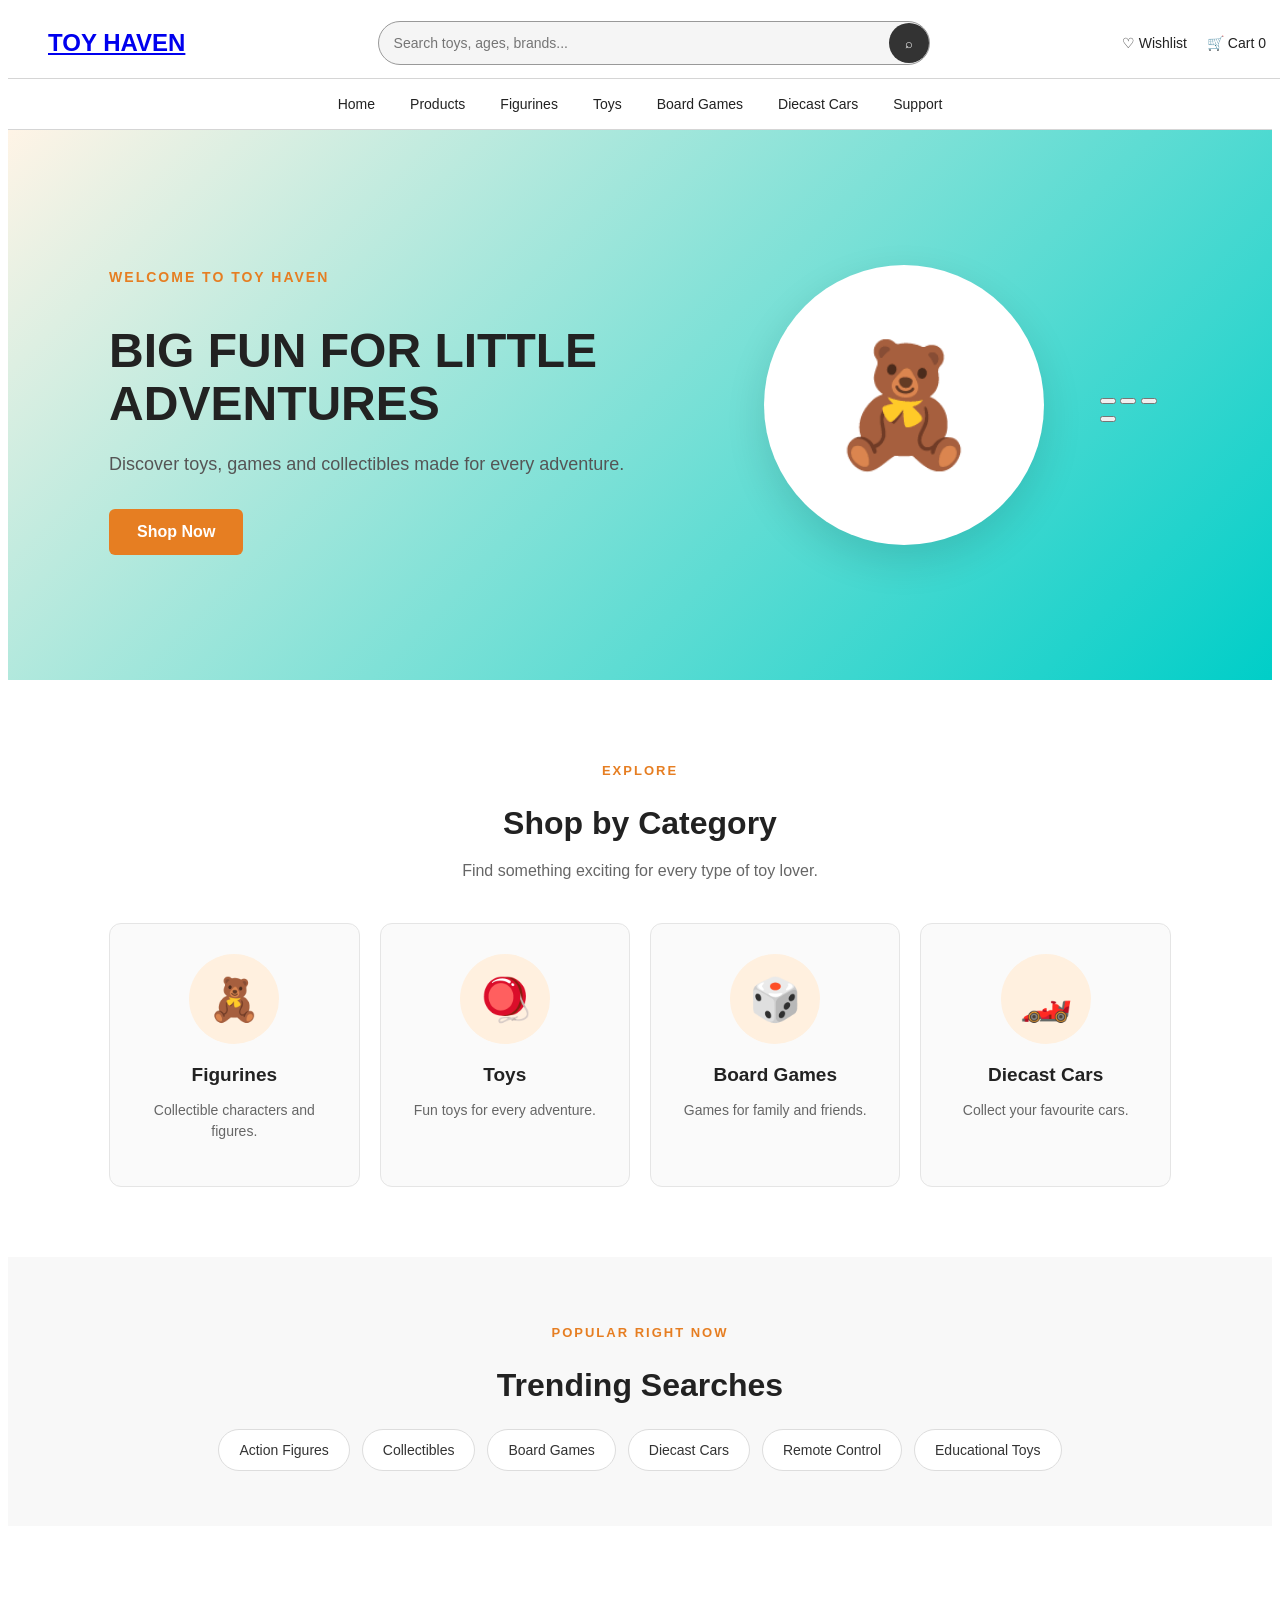
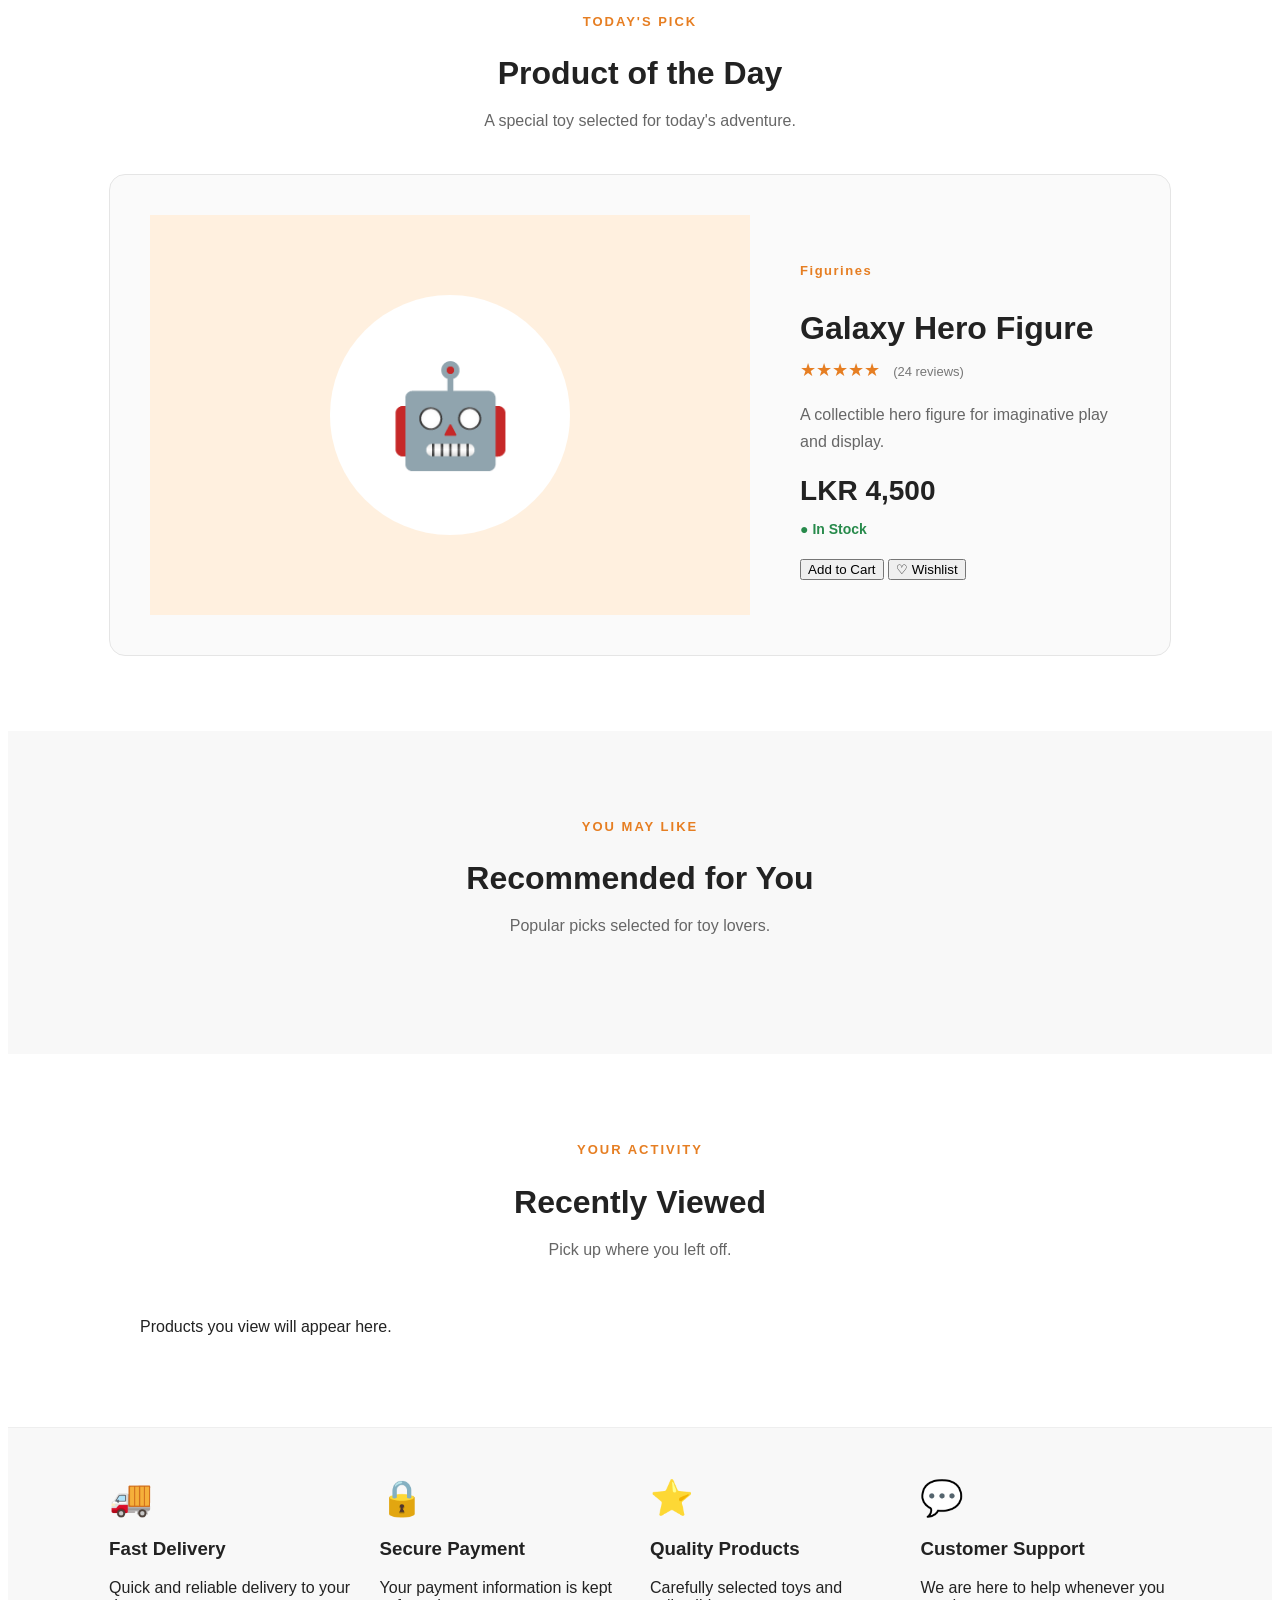
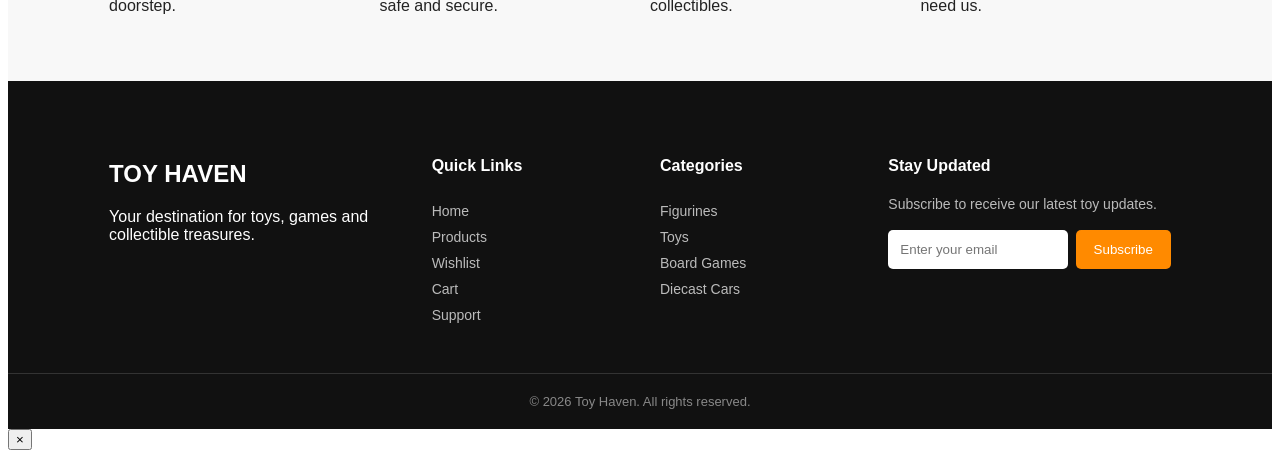
==== index.html @ 0b99502d "Add files via upload" ====
<!DOCTYPE html>
<html lang="en">
<head>
    <meta charset="UTF-8">
    <meta name="viewport" content="width=device-width, initial-scale=1.0">

    <meta name="description" content="Toy Haven - toys, figurines, board games and diecast cars.">
    <meta name="theme-color" content="#ff8a00">

    <title>Toy Haven | Home</title>

    <link rel="icon" type="image/svg+xml" href="assets/favicon.svg">
    <link rel="manifest" href="manifest.webmanifest">
    <link rel="stylesheet" href="style.css">
</head>

<body>

<header class="site-header">

    <div class="top-header">

        <a href="index.html" class="logo">
            TOY HAVEN
        </a>

        <form class="search-box" id="global-search">
            <input
                type="search"
                id="global-search-input"
                placeholder="Search toys, ages, brands..."
                aria-label="Search products"
            >
            <button type="submit">⌕</button>
        </form>

        <div class="header-actions">
            <a href="wishlist.html">♡ Wishlist</a>
            <a href="cart.html">🛒 Cart <span class="cart-count">0</span></a>
        </div>

        <button
            class="hamburger"
            id="hamburger"
            type="button"
            aria-label="Open navigation menu"
            aria-expanded="false"
        >
            <span></span>
            <span></span>
            <span></span>
        </button>

    </div>

    <nav class="main-nav" id="main-nav">

        <div class="nav-container">

            <a href="index.html">Home</a>

            <a href="products.html">Products</a>

            <a href="products.html?category=Figurines">
                Figurines
            </a>

            <a href="products.html?category=Toys">
                Toys
            </a>

            <a href="products.html?category=Board%20Games">
                Board Games
            </a>

            <a href="products.html?category=Diecast%20Cars">
                Diecast Cars
            </a>

            <a href="support.html">
                Support
            </a>

        </div>

    </nav>

</header>


<main>

    <!-- HERO -->

    <section class="hero" id="hero">

        <div class="hero-content">

            <p class="hero-label" id="hero-label">
                WELCOME TO TOY HAVEN
            </p>

            <h1 id="hero-title">
                BIG FUN FOR LITTLE ADVENTURES
            </h1>

            <p class="hero-text" id="hero-text">
                Discover toys, games and collectibles made for every adventure.
            </p>

            <a href="products.html" class="hero-button">
                Shop Now
            </a>

        </div>

        <div class="hero-image">
            <div class="toy-circle" id="hero-icon">
                🧸
            </div>
        </div>

        <div class="hero-dots" id="hero-dots">
            <button class="active" data-slide="0"></button>
            <button data-slide="1"></button>
            <button data-slide="2"></button>
            <button data-slide="3"></button>
        </div>

    </section>


    <!-- CATEGORIES -->

    <section class="categories section">

        <div class="section-heading">

            <p class="section-label">
                EXPLORE
            </p>

            <h2>
                Shop by Category
            </h2>

            <p>
                Find something exciting for every type of toy lover.
            </p>

        </div>

        <div class="category-grid">

            <a
                href="products.html?category=Figurines"
                class="category-card reveal"
            >
                <div class="category-icon">🧸</div>
                <h3>Figurines</h3>
                <p>Collectible characters and figures.</p>
            </a>

            <a
                href="products.html?category=Toys"
                class="category-card reveal"
            >
                <div class="category-icon">🪀</div>
                <h3>Toys</h3>
                <p>Fun toys for every adventure.</p>
            </a>

            <a
                href="products.html?category=Board%20Games"
                class="category-card reveal"
            >
                <div class="category-icon">🎲</div>
                <h3>Board Games</h3>
                <p>Games for family and friends.</p>
            </a>

            <a
                href="products.html?category=Diecast%20Cars"
                class="category-card reveal"
            >
                <div class="category-icon">🏎️</div>
                <h3>Diecast Cars</h3>
                <p>Collect your favourite cars.</p>
            </a>

        </div>

    </section>


    <!-- TRENDING -->

    <section class="trending section">

        <div class="section-heading">

            <p class="section-label">
                POPULAR RIGHT NOW
            </p>

            <h2>
                Trending Searches
            </h2>

        </div>

        <div class="trending-list">

            <a href="products.html?search=Action">
                Action Figures
            </a>

            <a href="products.html?search=Collectible">
                Collectibles
            </a>

            <a href="products.html?search=Board">
                Board Games
            </a>

            <a href="products.html?search=Car">
                Diecast Cars
            </a>

            <a href="products.html?search=Robot">
                Remote Control
            </a>

            <a href="products.html?search=Educational">
                Educational Toys
            </a>

        </div>

    </section>


    <!-- FEATURED PRODUCT -->

    <section class="product-of-day section">

        <div class="section-heading">

            <p class="section-label">
                TODAY'S PICK
            </p>

            <h2>
                Product of the Day
            </h2>

            <p>
                A special toy selected for today's adventure.
            </p>

        </div>

        <div id="featured-product"></div>

    </section>


    <!-- RECOMMENDED -->

    <section class="recommended section">

        <div class="section-heading">

            <p class="section-label">
                YOU MAY LIKE
            </p>

            <h2>
                Recommended for You
            </h2>

            <p>
                Popular picks selected for toy lovers.
            </p>

        </div>

        <div
            class="product-grid"
            id="recommended-products"
        ></div>

    </section>


    <!-- RECENTLY VIEWED -->

    <section class="recently-viewed section">

        <div class="section-heading">

            <p class="section-label">
                YOUR ACTIVITY
            </p>

            <h2>
                Recently Viewed
            </h2>

            <p>
                Pick up where you left off.
            </p>

        </div>

        <div
            class="recent-grid"
            id="recent-products"
        ></div>

    </section>


    <!-- BENEFITS -->

    <section class="benefits section">

        <div class="benefit">

            <div class="benefit-icon">
                🚚
            </div>

            <h3>
                Fast Delivery
            </h3>

            <p>
                Quick and reliable delivery to your doorstep.
            </p>

        </div>

        <div class="benefit">

            <div class="benefit-icon">
                🔒
            </div>

            <h3>
                Secure Payment
            </h3>

            <p>
                Your payment information is kept safe and secure.
            </p>

        </div>

        <div class="benefit">

            <div class="benefit-icon">
                ⭐
            </div>

            <h3>
                Quality Products
            </h3>

            <p>
                Carefully selected toys and collectibles.
            </p>

        </div>

        <div class="benefit">

            <div class="benefit-icon">
                💬
            </div>

            <h3>
                Customer Support
            </h3>

            <p>
                We are here to help whenever you need us.
            </p>

        </div>

    </section>

</main>


<!-- FOOTER -->

<footer class="footer">

    <div class="footer-container">

        <div class="footer-brand">

            <h2>
                TOY HAVEN
            </h2>

            <p>
                Your destination for toys, games and collectible treasures.
            </p>

        </div>

        <div class="footer-links">

            <h3>
                Quick Links
            </h3>

            <a href="index.html">Home</a>
            <a href="products.html">Products</a>
            <a href="wishlist.html">Wishlist</a>
            <a href="cart.html">Cart</a>
            <a href="support.html">Support</a>

        </div>

        <div class="footer-links">

            <h3>
                Categories
            </h3>

            <a href="products.html?category=Figurines">
                Figurines
            </a>

            <a href="products.html?category=Toys">
                Toys
            </a>

            <a href="products.html?category=Board%20Games">
                Board Games
            </a>

            <a href="products.html?category=Diecast%20Cars">
                Diecast Cars
            </a>

        </div>

        <div class="newsletter">

            <h3>
                Stay Updated
            </h3>

            <p>
                Subscribe to receive our latest toy updates.
            </p>

            <form id="newsletter-form">

                <input
                    type="email"
                    id="newsletter-email"
                    placeholder="Enter your email"
                    required
                >

                <button type="submit">
                    Subscribe
                </button>

            </form>

            <p
                id="newsletter-message"
                class="form-message"
            ></p>

        </div>

    </div>

    <div class="footer-bottom">

        <p>
            &copy; 2026 Toy Haven. All rights reserved.
        </p>

    </div>

</footer>


<!-- MODAL -->

<div
    class="modal"
    id="product-modal"
    aria-hidden="true"
>

    <div class="modal-content">

        <button
            class="modal-close"
            id="modal-close"
            type="button"
        >
            &times;
        </button>

        <div id="modal-body"></div>

    </div>

</div>


<script src="app.js"></script>

</body>
</html>
---- style.css ----
.products-page {
    padding: 70px 8%;
    background-color: #ffffff;
    min-height: 600px;
}

.products-heading {
    max-width: 800px;
    margin: 0 auto 45px;
    text-align: center;
}

.products-heading h1 {
    font-size: 42px;
    margin-bottom: 15px;
}

.products-heading p:last-child {
    color: #666666;
    font-size: 16px;
    line-height: 1.6;
}

.product-controls {
    max-width: 1200px;
    margin: 0 auto 40px;
}

.filter-buttons {
    display: flex;
    justify-content: center;
    flex-wrap: wrap;
    gap: 12px;
}

.filter-button {
    padding: 11px 20px;
    border: 1px solid #dddddd;
    border-radius: 25px;
    background-color: #ffffff;
    color: #333333;
    cursor: pointer;
    font-size: 14px;
    transition: all 0.2s ease;
}

.filter-button:hover {
    background-color: #fff0df;
    border-color: #ff8a00;
}

.filter-button.active {
    background-color: #ff8a00;
    border-color: #ff8a00;
    color: #ffffff;
}

.products-section {
    max-width: 1200px;
    margin: 0 auto;
}

.products-section .product-grid {
    grid-template-columns: repeat(4, 1fr);
}

.products-section .product-card {
    background-color: #ffffff;
    border: 1px solid #e5e5e5;
    border-radius: 12px;
    overflow: hidden;
    transition: transform 0.2s ease, box-shadow 0.2s ease;
}

.products-section .product-card:hover {
    transform: translateY(-5px);
    box-shadow: 0 8px 25px rgba(0, 0, 0, 0.08);
}

.products-section .product-image {
    height: 220px;
    background-color: #fff0df;
    display: flex;
    align-items: center;
    justify-content: center;
    font-size: 75px;
}

.products-section .product-info {
    padding: 20px;
}

.products-section .product-info h3 {
    margin-bottom: 10px;
    font-size: 18px;
}

.products-section .product-price {
    margin-bottom: 15px;
    font-weight: bold;
    font-size: 17px;
}

.product-button {
    width: 100%;
    padding: 11px;
    border: none;
    border-radius: 6px;
    background-color: #ff8a00;
    color: #ffffff;
    font-weight: bold;
    cursor: pointer;
    transition: background-color 0.2s ease;
}

.product-button:hover {
    background-color: #e67800;
}
.footer {
    background-color: #111111;
    color: #ffffff;
    padding-top: 60px;
}

.footer-container {
    max-width: 1200px;
    margin: 0 auto;
    padding: 0 8% 50px;
    display: grid;
    grid-template-columns: 1.5fr 1fr 1fr 1.5fr;
    gap: 40px;
}

.footer-about h2 {
    margin-bottom: 15px;
    font-size: 24px;
}

.footer-about p {
    color: #bbbbbb;
    line-height: 1.7;
    font-size: 14px;
}

.footer h3 {
    margin-bottom: 18px;
    font-size: 16px;
}

.footer-links {
    display: flex;
    flex-direction: column;
    gap: 10px;
}

.footer-links a {
    color: #bbbbbb;
    text-decoration: none;
    font-size: 14px;
    transition: color 0.2s ease;
}

.footer-links a:hover {
    color: #ffffff;
}

.newsletter p {
    color: #bbbbbb;
    font-size: 14px;
    line-height: 1.6;
    margin-bottom: 15px;
}

#newsletter-form {
    display: flex;
    gap: 8px;
}

#newsletter-email {
    width: 100%;
    padding: 12px;
    border: none;
    border-radius: 5px;
    outline: none;
}

#newsletter-form button {
    padding: 12px 18px;
    border: none;
    border-radius: 5px;
    background-color: #ff8a00;
    color: #ffffff;
    cursor: pointer;
    white-space: nowrap;
}

#newsletter-form button:hover {
    background-color: #e67800;
}

#newsletter-message {
    margin-top: 10px;
    font-size: 13px;
}

.footer-bottom {
    border-top: 1px solid #333333;
    text-align: center;
    padding: 20px;
}

.footer-bottom p {
    margin: 0;
    color: #888888;
    font-size: 13px;
}
.benefits {
    display: grid;
    grid-template-columns: repeat(4, 1fr);
    gap: 20px;
    padding: 50px 8%;
    background-color: #f8f8f8;
    border-top: 1px solid #eeeeee;
}

.benefit-item {
    text-align: center;
    padding: 20px;
}

.benefit-icon {
    font-size: 35px;
    margin-bottom: 15px;
}

.benefit-item h3 {
    margin-bottom: 8px;
    font-size: 18px;
}

.benefit-item p {
    color: #666666;
    font-size: 14px;
    line-height: 1.6;
}
.recently-viewed {
    padding: 75px 8%;

    background-color: #ffffff;
}

.recent-grid {
    max-width: 1000px;

    margin: 0 auto;

    display: grid;

    grid-template-columns: repeat(3, 1fr);

    gap: 20px;
}

.recent-card {
    display: flex;

    align-items: center;

    gap: 18px;

    padding: 18px;

    background-color: #fafafa;

    border: 1px solid #e5e5e5;

    border-radius: 10px;

    transition: transform 0.2s ease;
}

.recent-card:hover {
    transform: translateY(-3px);
}

.recent-image {
    width: 80px;
    height: 80px;

    flex-shrink: 0;

    display: flex;

    align-items: center;
    justify-content: center;

    border-radius: 8px;

    background-color: #fff0df;

    font-size: 35px;
}

.recent-info h3 {
    margin-bottom: 8px;

    font-size: 16px;
}

.recent-info p {
    font-weight: bold;

    font-size: 14px;
}
.recommended {
    padding: 75px 8%;

    background-color: #f8f8f8;
}

.product-grid {
    max-width: 1200px;

    margin: 0 auto;

    display: grid;

    grid-template-columns: repeat(4, 1fr);

    gap: 20px;
}

.product-card {
    background-color: white;

    border: 1px solid #e5e5e5;

    border-radius: 12px;

    overflow: hidden;

    transition:
        transform 0.2s ease,
        box-shadow 0.2s ease;
}

.product-card:hover {
    transform: translateY(-5px);

    box-shadow: 0 10px 25px rgba(0, 0, 0, 0.08);
}

.product-image {
    height: 210px;

    display: flex;

    align-items: center;
    justify-content: center;

    background-color: #fff0df;

    font-size: 75px;
}

.product-info {
    padding: 20px;
}

.product-info .product-category {
    margin-bottom: 8px;
}

.product-info h3 {
    margin-bottom: 12px;

    font-size: 18px;
}

.product-price {
    margin-bottom: 18px;

    font-size: 18px;

    font-weight: bold;
}

.product-button {
    width: 100%;

    padding: 11px;

    border: none;

    border-radius: 6px;

    background-color: #222;

    color: white;

    font-size: 14px;

    font-weight: bold;

    cursor: pointer;

    transition: background-color 0.2s ease;
}

.product-button:hover {
    background-color: #e67e22;
}
.product-of-day {
    padding: 75px 8%;

    background-color: #ffffff;
}

.featured-product {
    max-width: 1050px;

    margin: 0 auto;

    display: grid;

    grid-template-columns: 1fr 1fr;

    gap: 50px;

    align-items: center;

    padding: 40px;

    background-color: #fafafa;

    border: 1px solid #e5e5e5;

    border-radius: 16px;
}

.featured-image {
    min-height: 330px;

    display: flex;

    align-items: center;

    justify-content: center;

    border-radius: 12px;

    background-color: #fff0df;
}

.featured-toy {
    width: 220px;
    height: 220px;

    display: flex;

    align-items: center;
    justify-content: center;

    border-radius: 50%;

    background-color: white;

    font-size: 100px;

    box-shadow: 0 15px 35px rgba(0, 0, 0, 0.1);
}

.product-category {
    margin-bottom: 10px;

    font-size: 13px;

    font-weight: bold;

    letter-spacing: 1.5px;

    color: #e67e22;
}

.featured-details h3 {
    margin-bottom: 12px;

    font-size: 32px;
}

.rating {
    margin-bottom: 20px;

    color: #e67e22;

    font-size: 18px;
}

.rating span {
    margin-left: 8px;

    color: #777;

    font-size: 13px;
}

.featured-description {
    margin-bottom: 20px;

    color: #666;

    line-height: 1.7;
}

.price {
    margin-bottom: 8px;

    font-size: 28px;

    font-weight: bold;
}

.stock {
    margin-bottom: 22px;

    color: #278a4b;

    font-size: 14px;

    font-weight: bold;
}

.add-to-cart-button {
    padding: 14px 28px;

    border: none;

    border-radius: 6px;

    background-color: #e67e22;

    color: white;

    font-size: 15px;

    font-weight: bold;

    cursor: pointer;

    transition:
        background-color 0.2s ease,
        transform 0.2s ease;
}

.add-to-cart-button:hover {
    background-color: #cf6d17;

    transform: translateY(-2px);
}
.trending {
    padding: 55px 8%;

    background-color: #f8f8f8;
}

.trending .section-heading {
    margin-bottom: 25px;
}

.trending-list {
    max-width: 1000px;

    margin: 0 auto;

    display: flex;

    justify-content: center;

    flex-wrap: wrap;

    gap: 12px;
}

.trending-list a {
    padding: 12px 20px;

    background-color: white;

    border: 1px solid #dddddd;

    border-radius: 25px;

    color: #333;

    text-decoration: none;

    font-size: 14px;

    transition:
        background-color 0.2s ease,
        color 0.2s ease,
        transform 0.2s ease;
}

.trending-list a:hover {
    background-color: #e67e22;

    color: white;

    border-color: #e67e22;

    transform: translateY(-2px);
}
.categories {
    padding: 70px 8%;

    background-color: #ffffff;
}

.section-heading {
    text-align: center;

    max-width: 600px;

    margin: 0 auto 40px;
}

.section-label {
    margin-bottom: 8px;

    font-size: 13px;
    font-weight: bold;

    letter-spacing: 2px;

    color: #e67e22;
}

.section-heading h2 {
    margin-bottom: 12px;

    font-size: 32px;
}

.section-heading p:last-child {
    color: #666;

    line-height: 1.6;
}

.category-grid {
    max-width: 1200px;

    margin: 0 auto;

    display: grid;

    grid-template-columns: repeat(4, 1fr);

    gap: 20px;
}

.category-card {
    padding: 30px 20px;

    text-align: center;

    text-decoration: none;

    color: #222;

    background-color: #fafafa;

    border: 1px solid #e5e5e5;

    border-radius: 12px;

    transition:
        transform 0.2s ease,
        box-shadow 0.2s ease;
}

.category-card:hover {
    transform: translateY(-5px);

    box-shadow: 0 10px 25px rgba(0, 0, 0, 0.08);
}

.category-icon {
    width: 90px;
    height: 90px;

    margin: 0 auto 20px;

    display: flex;

    align-items: center;
    justify-content: center;

    border-radius: 50%;

    background-color: #fff0df;

    font-size: 42px;
}

.category-card h3 {
    margin-bottom: 10px;

    font-size: 19px;
}

.category-card p {
    font-size: 14px;

    line-height: 1.5;

    color: #666;
}

.hero {
    min-height: 430px;

    display: flex;
    align-items: center;
    justify-content: space-between;

    padding: 60px 8%;

    background: linear-gradient(
        135deg,
        #fff4e6,
        #00CEC8
    );

    overflow: hidden;
}

.hero-content {
    max-width: 600px;
}

.hero-label {
    margin-bottom: 15px;

    font-size: 14px;
    font-weight: bold;

    letter-spacing: 2px;

    color: #e67e22;
}

.hero h1 {
    margin-bottom: 20px;

    font-size: 48px;
    line-height: 1.1;
}

.hero-text {
    margin-bottom: 30px;

    font-size: 18px;
    line-height: 1.6;

    color: #555;
}

.hero-button {
    display: inline-block;

    padding: 14px 28px;

    background-color: #e67e22;
    color: white;

    text-decoration: none;

    border-radius: 6px;

    font-weight: bold;

    transition: transform 0.2s ease,
                background-color 0.2s ease;
}

.hero-button:hover {
    background-color: #cf6d17;

    transform: translateY(-2px);
}

.hero-image {
    width: 40%;

    display: flex;
    justify-content: center;
    align-items: center;
}

.toy-circle {
    width: 280px;
    height: 280px;

    display: flex;
    align-items: center;
    justify-content: center;

    border-radius: 50%;

    background-color: white;

    font-size: 120px;

    box-shadow: 0 15px 40px rgba(0, 0, 0, 0.12);
}

.main-nav {
    width: 100%;
    background-color: #ffffff;
    border-bottom: 1px solid #d5d5d5;
}

.nav-container {
    max-width: 1200px;
    margin: 0 auto;

    min-height: 50px;

    display: flex;
    align-items: center;
    justify-content: center;

    gap: 35px;

    padding: 0 20px;
}

.nav-container a {
    color: #222222;
    text-decoration: none;

    font-size: 14px;
    font-weight: 500;

    padding: 16px 0;

    transition: color 0.2s ease;
}

.nav-container a:hover {
    color: #e67e22;
}
 

body {
    font-family: Arial, sans-serif;
    color: #222;
    background-color: white;
}

.top-header {
    width: 100%;
    min-height: 70px;

    display: flex;
    align-items: center;

    padding: 0 40px;

    border-bottom: 1px solid #d5d5d5;

    gap: 30px;
}

.logo {
    font-size: 24px;
    font-weight: bold;
    white-space: nowrap;
}

.search-box {
    flex: 1;

    max-width: 550px;

    height: 42px;

    display: flex;
    align-items: center;

    margin: 0 auto;

    border: 1px solid #999;
    border-radius: 25px;

    background-color: #f5f5f5;
}

.search-box input {
    flex: 1;

    height: 100%;

    border: none;
    outline: none;

    background: transparent;

    padding: 0 15px;

    font-size: 14px;
}

.search-box button {
    width: 40px;
    height: 40px;

    border: none;
    border-radius: 50%;

    background-color: #333;
    color: white;

    cursor: pointer;
}

.header-actions {
    display: flex;
    gap: 20px;

    white-space: nowrap;
}

.header-actions a {
    text-decoration: none;
    color: #222;

    font-size: 14px;
}
@media (max-width: 900px) {

    .top-header {
        padding: 15px 5%;
        gap: 15px;
    }

    .search-box {
        max-width: 350px;
    }

    .nav-container {
        flex-wrap: wrap;
        gap: 15px;
    }

    .hero {
        padding: 60px 5%;
        grid-template-columns: 1fr;
        text-align: center;
    }

    .hero-content {
        max-width: 100%;
    }

    .hero-image {
        margin-top: 30px;
    }

    .category-grid {
        grid-template-columns: repeat(2, 1fr);
    }

    .featured-product {
        grid-template-columns: 1fr;
    }

    .featured-image {
        min-height: 300px;
    }

    .product-grid {
        grid-template-columns: repeat(2, 1fr);
    }

    .recent-grid {
        grid-template-columns: 1fr;
    }

    .benefits {
        grid-template-columns: repeat(2, 1fr);
    }

    .footer-container {
        grid-template-columns: repeat(2, 1fr);
    }
}

@media (max-width: 600px) {

    .top-header {
        flex-direction: column;
        align-items: stretch;
    }

    .logo {
        text-align: center;
    }

    .search-box {
        max-width: 100%;
    }

    .header-actions {
        justify-content: center;
    }

    .nav-container {
        flex-direction: column;
        text-align: center;
        gap: 12px;
    }

    .hero {
        padding: 45px 5%;
    }

    .hero-content h1 {
        font-size: 34px;
    }

    .category-grid {
        grid-template-columns: 1fr;
    }

    .product-grid {
        grid-template-columns: 1fr;
    }

    .benefits {
        grid-template-columns: 1fr;
    }

    .footer-container {
        grid-template-columns: 1fr;
        text-align: center;
    }

    .footer-links {
        align-items: center;
    }

    #newsletter-form {
        flex-direction: column;
    }
}
@media (max-width: 900px) {

    .products-section .product-grid {
        grid-template-columns: repeat(2, 1fr);
    }

    .products-heading h1 {
        font-size: 36px;
    }
}

@media (max-width: 600px) {

    .products-page {
        padding: 50px 5%;
    }

    .products-heading h1 {
        font-size: 30px;
    }

    .products-section .product-grid {
        grid-template-columns: 1fr;
    }

    .filter-buttons {
        flex-direction: column;
        align-items: stretch;
    }

    .filter-button {
        width: 100%;
    }
}
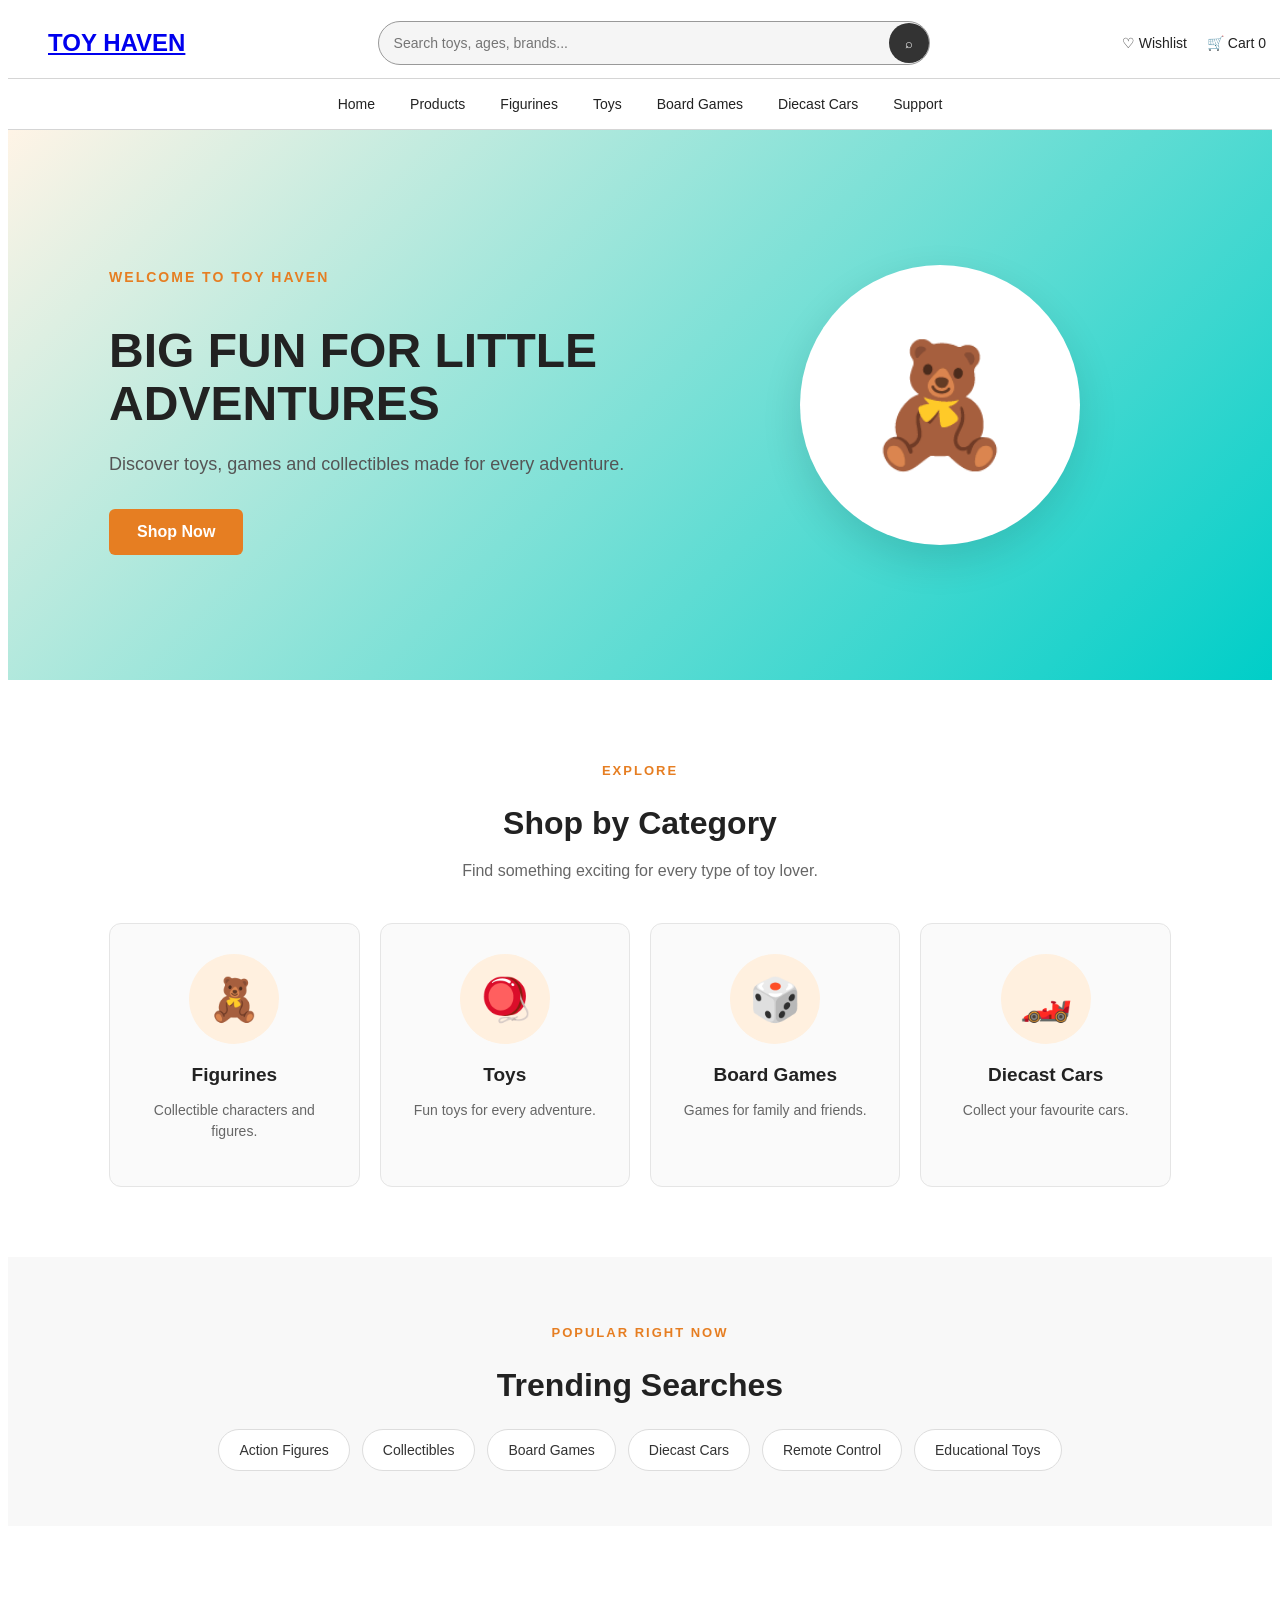
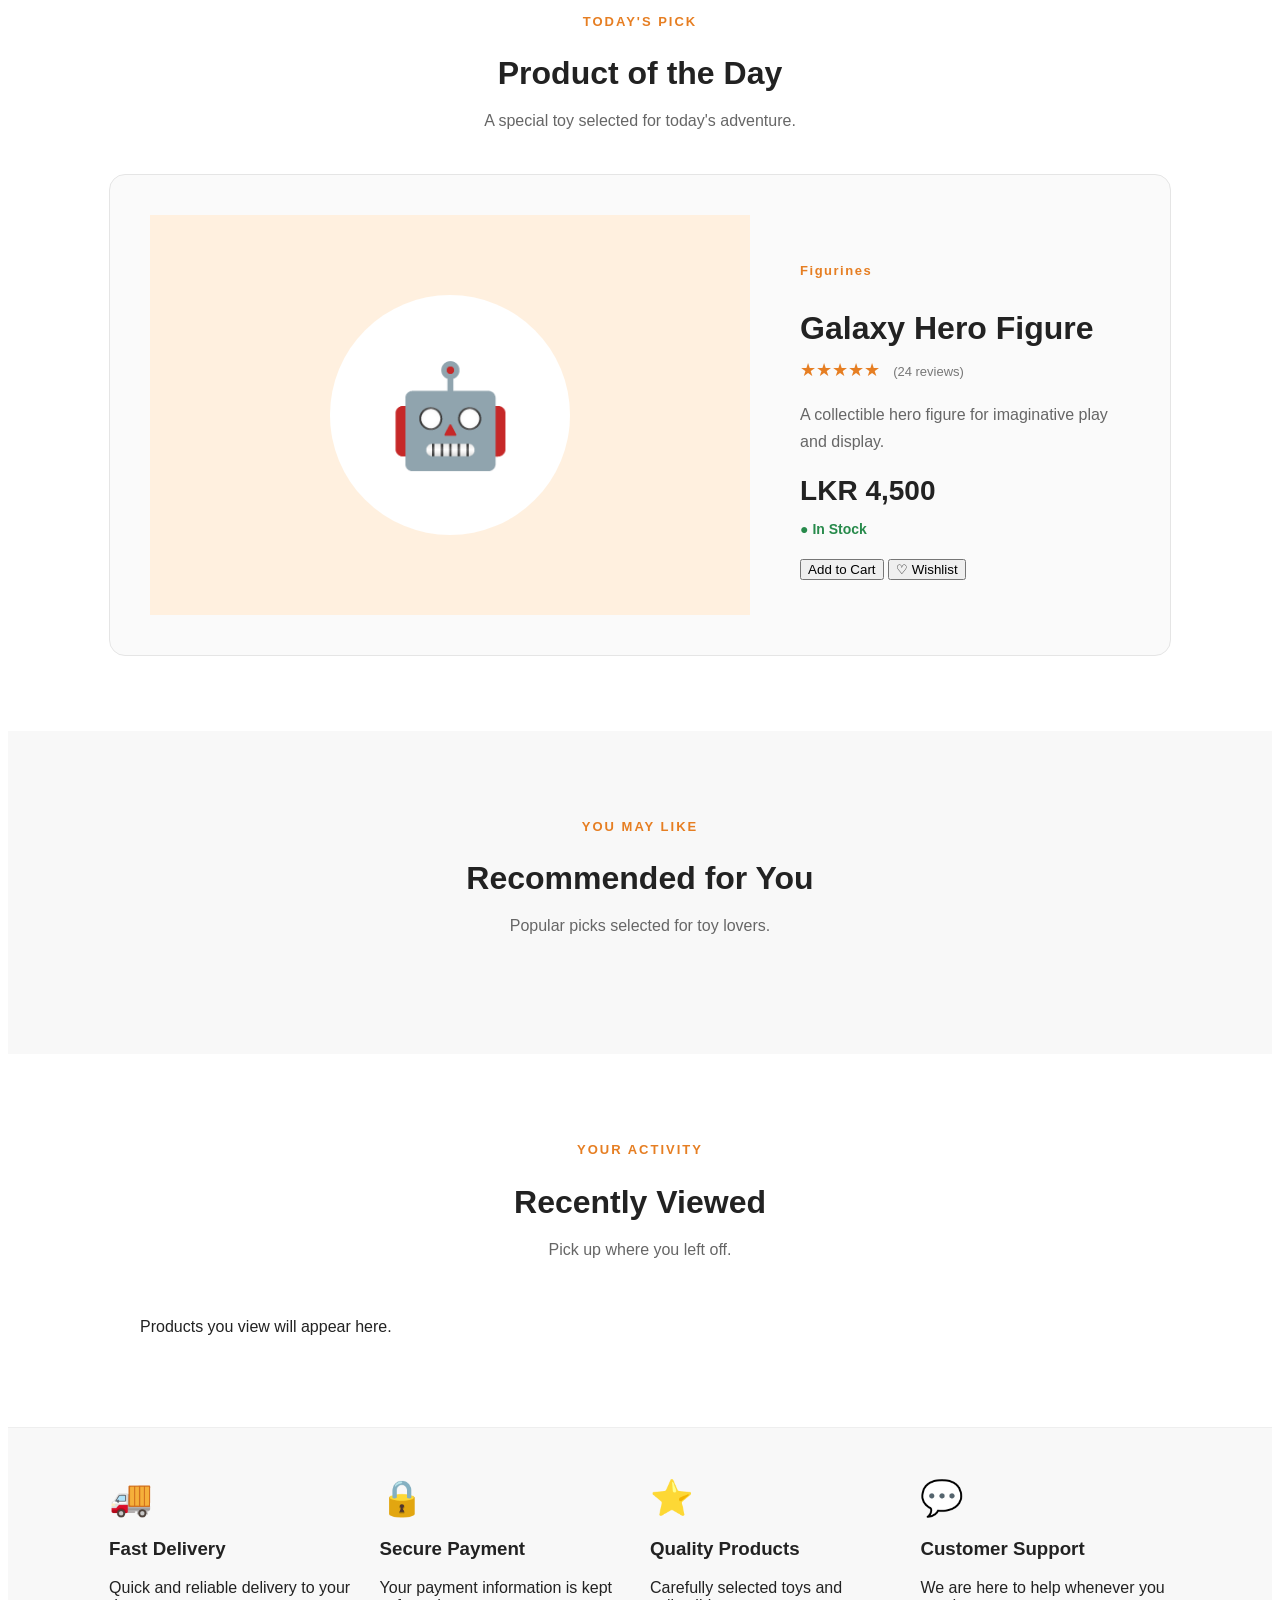
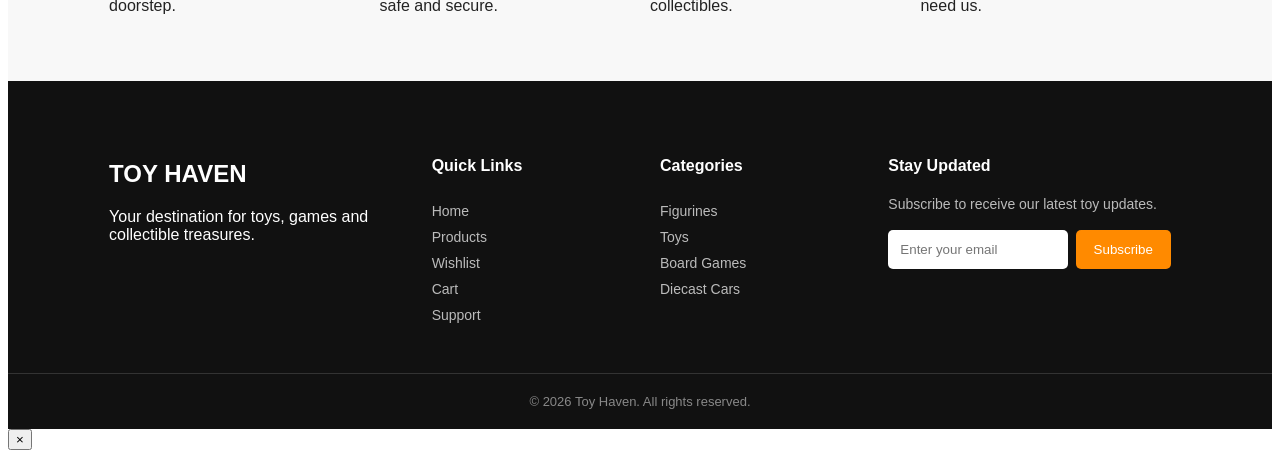
==== commit 3fb3e460: "Fix HTML formatting and structure" ====
--- a/index.html
+++ b/index.html
@@ -121,10 +121,7 @@
         </div>
 
         <div class="hero-dots" id="hero-dots">
-            <button class="active" data-slide="0"></button>
-            <button data-slide="1"></button>
-            <button data-slide="2"></button>
-            <button data-slide="3"></button>
+            
         </div>
 
     </section>
@@ -523,4 +520,4 @@
 <script src="app.js"></script>
 
 </body>
-</html>+</html>
